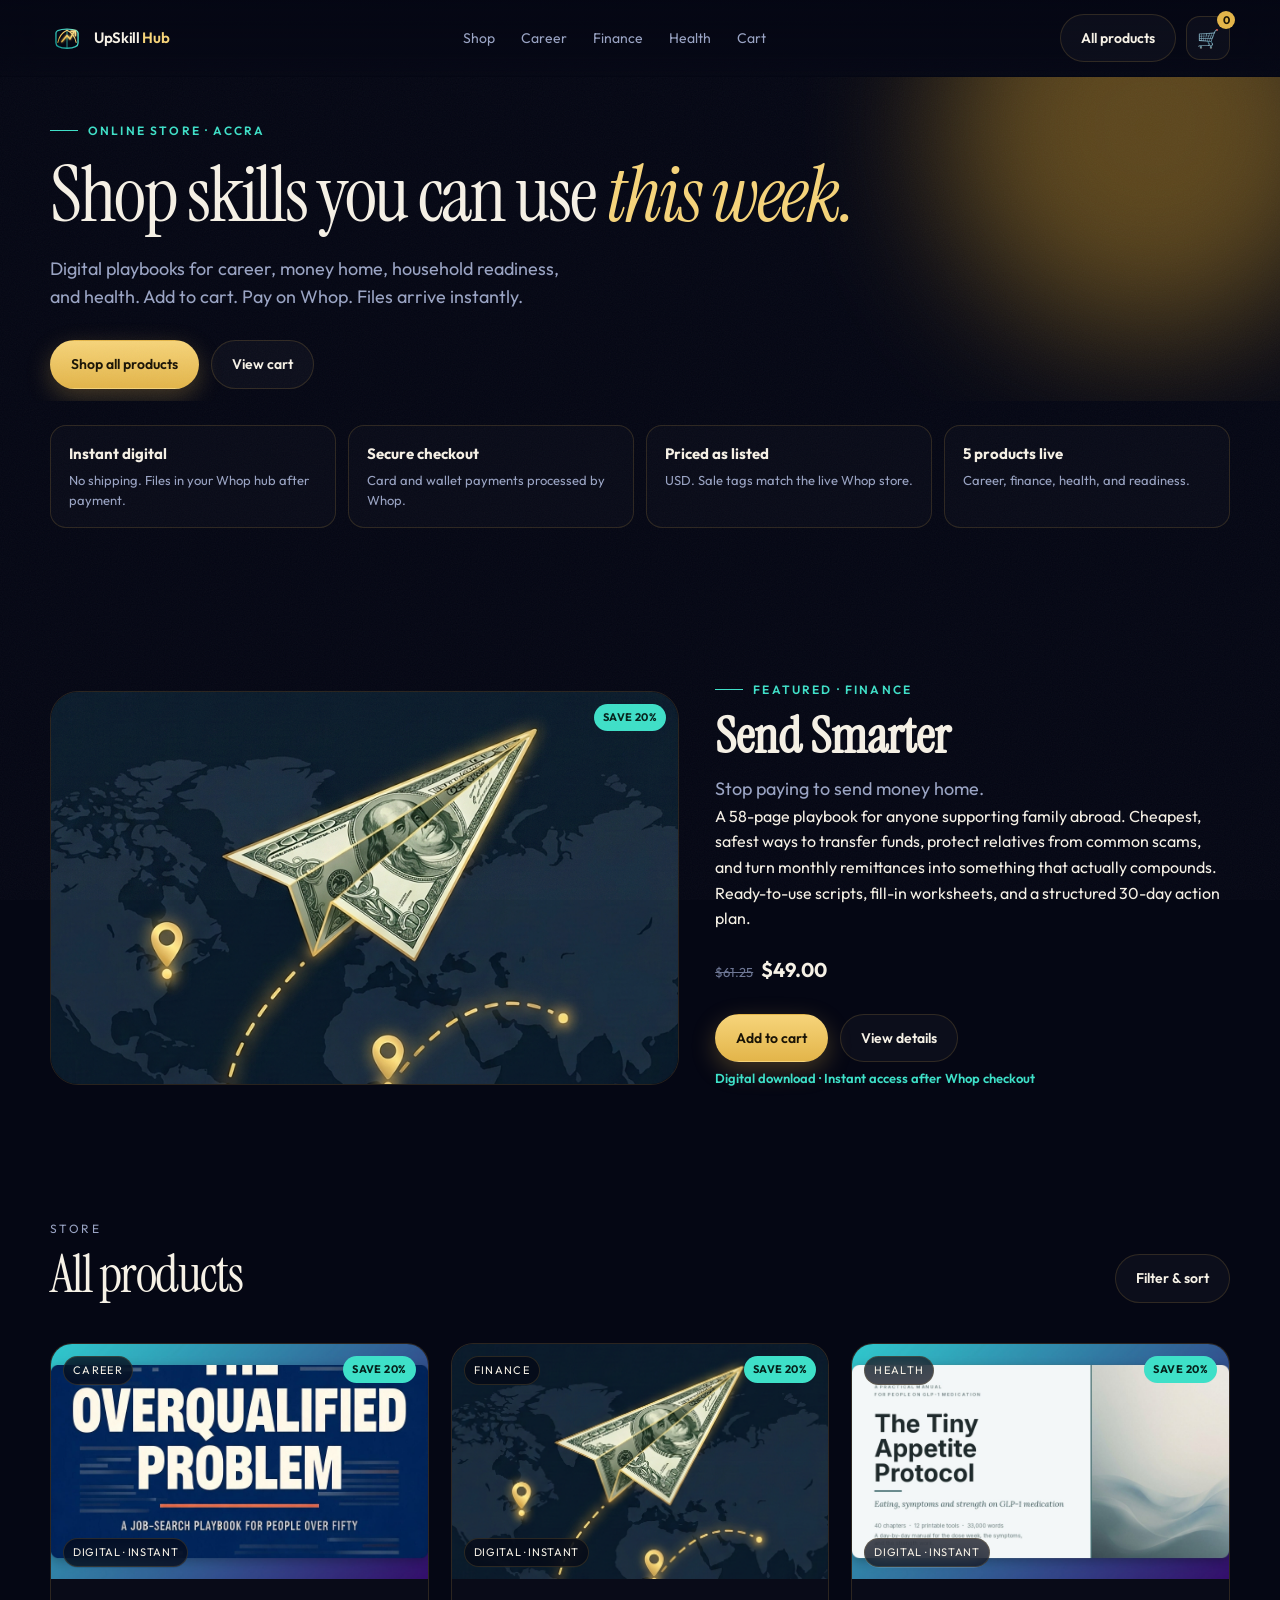
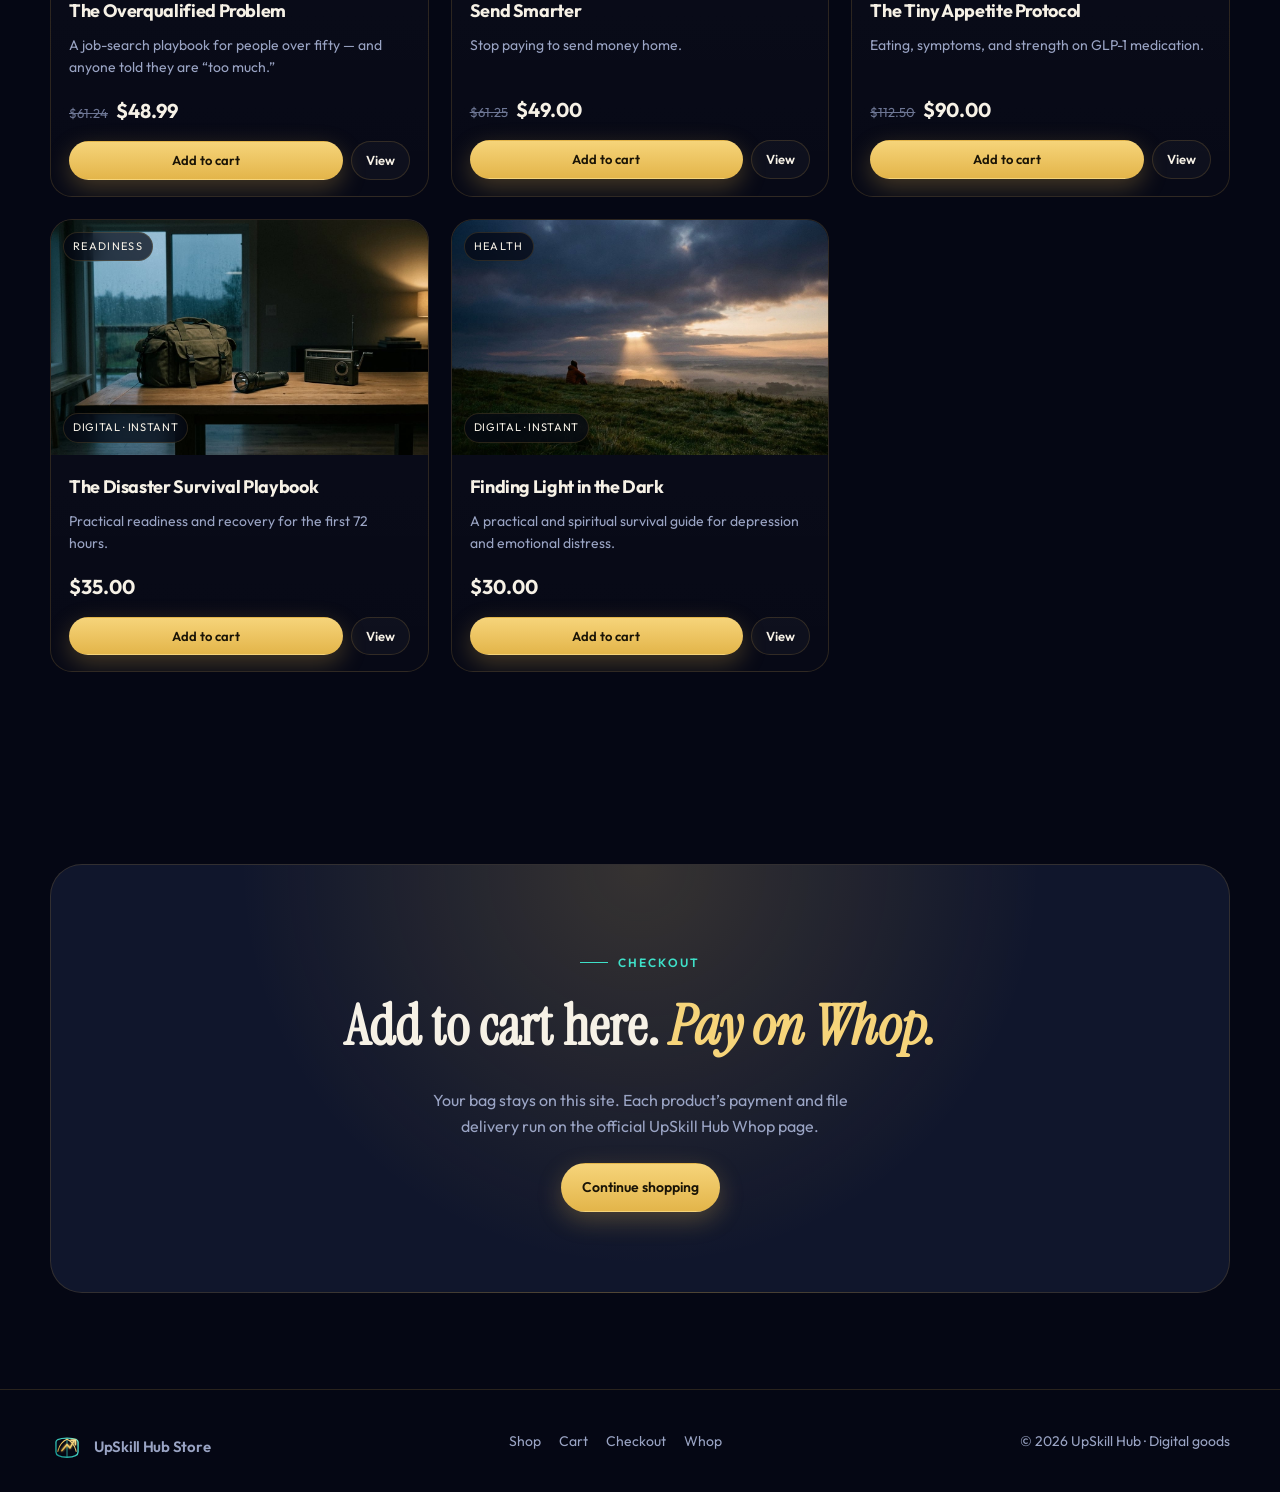
==== index.html @ 384631f9 "Add UpSkill Hub storefront" ====
<!DOCTYPE html>
<html lang="en">
  <head>
    <meta charset="UTF-8" />
    <meta name="viewport" content="width=device-width, initial-scale=1" />
    <title>UpSkill Hub — Shop playbooks</title>
    <meta name="description" content="Shop career playbooks, remittance guides, disaster readiness, and health manuals. Digital products with instant access on Whop." />
    <link rel="icon" href="assets/logo.svg" type="image/svg+xml" />
    <link rel="preconnect" href="https://fonts.googleapis.com" />
    <link rel="preconnect" href="https://fonts.gstatic.com" crossorigin />
    <link href="https://fonts.googleapis.com/css2?family=Instrument+Serif:ital@0;1&family=Outfit:wght@300;400;500;600;700&display=swap" rel="stylesheet" />
    <link rel="stylesheet" href="css/style.css" />
    <link rel="stylesheet" href="css/store.css" />
  </head>
  <body>
    <div class="grain"></div>
    <header class="nav">
      <div class="nav-inner">
        <a class="brand" href="index.html">
          <img src="assets/logo.svg" alt="" />
          <span>UpSkill <em>Hub</em></span>
        </a>
        <ul class="nav-links">
          <li><a href="shop.html">Shop</a></li>
          <li><a href="shop.html?tag=Career">Career</a></li>
          <li><a href="shop.html?tag=Finance">Finance</a></li>
          <li><a href="shop.html?tag=Health">Health</a></li>
          <li><a href="cart.html">Cart</a></li>
        </ul>
        <div class="nav-cta">
          <a class="btn btn-ghost" href="shop.html">All products</a>
          <button class="cart-btn" type="button" data-cart-open aria-label="Open cart">
            🛒 <span class="cart-count" data-cart-count hidden>0</span>
          </button>
          <button class="menu-btn" aria-label="Open menu">☰</button>
        </div>
      </div>
      <div class="mobile-panel wrap">
        <a href="shop.html">Shop</a>
        <a href="cart.html">Cart</a>
        <a href="checkout.html">Checkout</a>
        <a href="sell.html">Sell on the hub</a>
      </div>
    </header>

    <main>
      <section class="hero hero-store">
        <div class="orb orb-gold"></div>
        <div class="wrap">
          <p class="kicker">Online store · Accra</p>
          <h1>Shop skills you can use <em>this week.</em></h1>
          <p class="lede">
            Digital playbooks for career, money home, household readiness, and health. Add to cart. Pay on Whop. Files arrive instantly.
          </p>
          <div class="hero-actions">
            <a class="btn btn-gold" href="shop.html">Shop all products</a>
            <button class="btn btn-ghost" type="button" data-cart-open>View cart</button>
          </div>
        </div>
      </section>

      <section style="padding-top: 24px">
        <div class="wrap">
          <div class="trust">
            <article>
              <h3>Instant digital</h3>
              <p>No shipping. Files in your Whop hub after payment.</p>
            </article>
            <article>
              <h3>Secure checkout</h3>
              <p>Card and wallet payments processed by Whop.</p>
            </article>
            <article>
              <h3>Priced as listed</h3>
              <p>USD. Sale tags match the live Whop store.</p>
            </article>
            <article>
              <h3>5 products live</h3>
              <p>Career, finance, health, and readiness.</p>
            </article>
          </div>
        </div>
      </section>

      <section style="padding-top: 48px">
        <div class="wrap">
          <div class="featured" data-featured></div>
        </div>
      </section>

      <section id="products" style="padding-top: 20px">
        <div class="wrap">
          <div class="section-head">
            <div>
              <p class="num">Store</p>
              <h2>All products</h2>
            </div>
            <a class="btn btn-ghost" href="shop.html">Filter &amp; sort</a>
          </div>
          <div class="product-grid" data-product-grid></div>
        </div>
      </section>

      <section>
        <div class="wrap">
          <div class="cta-band">
            <p class="kicker" style="justify-content: center">Checkout</p>
            <h2>Add to cart here. <em style="color: var(--gold-2)">Pay on Whop.</em></h2>
            <p class="sub" style="margin: 0 auto 24px">
              Your bag stays on this site. Each product’s payment and file delivery run on the official UpSkill Hub Whop page.
            </p>
            <a class="btn btn-gold" href="shop.html">Continue shopping</a>
          </div>
        </div>
      </section>
    </main>

    <footer>
      <div class="wrap foot">
        <a class="brand" href="index.html"><img src="assets/logo.svg" alt="" /><span>UpSkill Hub Store</span></a>
        <div class="foot-links">
          <a href="shop.html">Shop</a>
          <a href="cart.html">Cart</a>
          <a href="checkout.html">Checkout</a>
          <a href="https://whop.com/upskill-hub/" target="_blank" rel="noopener">Whop</a>
        </div>
        <p>© <span data-year></span> UpSkill Hub · Digital goods</p>
      </div>
    </footer>
    <script src="js/products.js"></script>
    <script src="js/store.js"></script>
    <script src="js/app.js"></script>
  </body>
</html>
---- css/style.css ----
:root {
  --bg: #050714;
  --bg-2: #090c1c;
  --bg-3: #10162c;
  --bg-4: #171e38;
  --ink: #f6f1e6;
  --muted: #9aa4c4;
  --faint: #6d7694;
  --gold: #e3b54a;
  --gold-2: #f6d47a;
  --gold-3: #8a6a22;
  --teal: #3ee0c8;
  --teal-2: #149a92;
  --line: rgba(227, 181, 74, 0.16);
  --line-2: rgba(62, 224, 200, 0.14);
  --glass: rgba(10, 14, 32, 0.72);
  --shadow: 0 30px 80px rgba(0, 0, 0, 0.45);
  --radius: 22px;
  --font: "Outfit", "Segoe UI", sans-serif;
  --serif: "Instrument Serif", Georgia, serif;
  --max: 1180px;
}

*,
*::before,
*::after {
  box-sizing: border-box;
  margin: 0;
  padding: 0;
}

html {
  scroll-behavior: smooth;
}

html,
body {
  background: var(--bg);
  color: var(--ink);
  font-family: var(--font);
  font-size: 16px;
  line-height: 1.6;
  min-height: 100%;
}

body {
  overflow-x: hidden;
}

img {
  max-width: 100%;
  display: block;
}

a {
  color: inherit;
  text-decoration: none;
}

button,
input,
textarea {
  font-family: inherit;
}

.grain {
  pointer-events: none;
  position: fixed;
  inset: 0;
  z-index: 1;
  opacity: 0.045;
  background-image: url("data:image/svg+xml,%3Csvg xmlns='http://www.w3.org/2000/svg' width='180' height='180'%3E%3Cfilter id='n'%3E%3CfeTurbulence type='fractalNoise' baseFrequency='.85' numOctaves='4' stitchTiles='stitch'/%3E%3C/filter%3E%3Crect width='180' height='180' filter='url(%23n)' opacity='.9'/%3E%3C/svg%3E");
}

.orb {
  pointer-events: none;
  position: absolute;
  border-radius: 50%;
  filter: blur(70px);
  opacity: 0.45;
}

.orb-gold {
  background: #c9962a;
  width: 420px;
  height: 420px;
}

.orb-teal {
  background: #1aa89a;
  width: 380px;
  height: 380px;
}

.wrap {
  width: min(var(--max), calc(100% - 40px));
  margin-inline: auto;
}

.nav {
  position: sticky;
  top: 0;
  z-index: 50;
  backdrop-filter: blur(18px);
  background: linear-gradient(180deg, rgba(5, 7, 20, 0.92), rgba(5, 7, 20, 0.62) 70%, transparent);
  border-bottom: 1px solid transparent;
  transition: border-color 0.3s, background 0.3s;
}

.nav.scrolled {
  border-bottom-color: var(--line);
  background: rgba(5, 7, 20, 0.86);
}

.nav-inner {
  width: min(var(--max), calc(100% - 40px));
  margin: 0 auto;
  display: flex;
  align-items: center;
  justify-content: space-between;
  gap: 24px;
  padding: 14px 0;
}

.brand {
  display: flex;
  align-items: center;
  gap: 10px;
  font-weight: 600;
  letter-spacing: -0.02em;
}

.brand img,
.brand svg {
  width: 34px;
  height: 34px;
}

.brand span {
  font-size: 15px;
}

.brand em {
  font-style: normal;
  color: var(--gold-2);
}

.nav-links {
  display: flex;
  align-items: center;
  gap: 26px;
  list-style: none;
  font-size: 14px;
  color: var(--muted);
}

.nav-links a:hover {
  color: var(--ink);
}

.nav-cta {
  display: flex;
  gap: 10px;
  align-items: center;
}

.menu-btn {
  display: none;
  background: transparent;
  border: 1px solid var(--line);
  color: var(--ink);
  width: 42px;
  height: 42px;
  border-radius: 12px;
  cursor: pointer;
}

.btn {
  display: inline-flex;
  align-items: center;
  justify-content: center;
  gap: 8px;
  border-radius: 999px;
  padding: 12px 20px;
  font-size: 14px;
  font-weight: 600;
  border: 1px solid transparent;
  cursor: pointer;
  transition: transform 0.2s, box-shadow 0.2s, background 0.2s, border-color 0.2s;
  white-space: nowrap;
}

.btn:hover {
  transform: translateY(-1px);
}

.btn-gold {
  background: linear-gradient(180deg, var(--gold-2), var(--gold));
  color: #1a1406;
  box-shadow: 0 8px 24px rgba(227, 181, 74, 0.28);
}

.btn-gold:hover {
  box-shadow: 0 12px 30px rgba(227, 181, 74, 0.4);
}

.btn-ghost {
  border-color: var(--line);
  color: var(--ink);
  background: rgba(255, 255, 255, 0.03);
}

.btn-ghost:hover {
  border-color: var(--gold);
}

.btn-teal {
  background: linear-gradient(180deg, #6ff0dc, var(--teal));
  color: #04221e;
}

.btn-sm {
  padding: 8px 14px;
  font-size: 13px;
}

.hero {
  position: relative;
  padding: 72px 0 40px;
  overflow: hidden;
}

.hero .orb-gold {
  top: -160px;
  right: -80px;
}

.hero .orb-teal {
  bottom: -180px;
  left: -120px;
  opacity: 0.28;
}

.kicker {
  display: inline-flex;
  align-items: center;
  gap: 10px;
  font-size: 12px;
  letter-spacing: 0.18em;
  text-transform: uppercase;
  color: var(--teal);
  font-weight: 600;
}

.kicker::before {
  content: "";
  width: 28px;
  height: 1px;
  background: var(--teal);
}

.hero-grid {
  display: grid;
  grid-template-columns: 1.15fr 0.85fr;
  gap: 56px;
  align-items: center;
}

.hero h1 {
  font-family: var(--serif);
  font-size: clamp(42px, 6.4vw, 78px);
  line-height: 0.95;
  letter-spacing: -0.03em;
  margin: 18px 0 22px;
  font-weight: 400;
}

.hero h1 em {
  font-style: italic;
  color: var(--gold-2);
}

.lede {
  color: var(--muted);
  font-size: 18px;
  max-width: 540px;
}

.hero-actions {
  display: flex;
  flex-wrap: wrap;
  gap: 12px;
  margin-top: 28px;
}

.hero-meta {
  display: flex;
  gap: 28px;
  margin-top: 36px;
  padding-top: 24px;
  border-top: 1px solid var(--line);
}

.hero-meta strong {
  display: block;
  font-size: 22px;
  letter-spacing: -0.03em;
}

.hero-meta span {
  color: var(--faint);
  font-size: 13px;
}

.hero-visual {
  position: relative;
}

.logo-stage {
  position: relative;
  aspect-ratio: 1 / 1.05;
  border-radius: 32px;
  overflow: hidden;
  background:
    radial-gradient(circle at 50% 42%, rgba(62, 224, 200, 0.18), transparent 42%),
    radial-gradient(circle at 50% 70%, rgba(227, 181, 74, 0.12), transparent 50%),
    linear-gradient(180deg, #0b1230, #050714);
  border: 1px solid var(--line);
  box-shadow: var(--shadow);
  display: grid;
  place-items: center;
}

.logo-stage img.mark {
  width: 42%;
  filter: drop-shadow(0 0 28px rgba(62, 224, 200, 0.45));
  animation: float 6s ease-in-out infinite;
}

.logo-stage .ring {
  position: absolute;
  inset: 18%;
  border: 1px dashed rgba(227, 181, 74, 0.22);
  border-radius: 50%;
  animation: spin 40s linear infinite;
}

.float-card {
  position: absolute;
  background: var(--glass);
  border: 1px solid var(--line);
  backdrop-filter: blur(16px);
  border-radius: 16px;
  padding: 12px 14px;
  display: flex;
  gap: 10px;
  align-items: center;
  box-shadow: var(--shadow);
  font-size: 13px;
  width: min(230px, 70%);
}

.float-card img {
  width: 42px;
  height: 42px;
  object-fit: cover;
  border-radius: 10px;
}

.float-card strong {
  display: block;
  font-size: 13px;
}

.float-card span {
  color: var(--faint);
  font-size: 12px;
}

.fc-1 {
  left: -28px;
  bottom: 54px;
  animation: float 5.5s ease-in-out infinite;
}

.fc-2 {
  right: -18px;
  top: 48px;
  animation: float 6.5s 0.4s ease-in-out infinite;
}

@keyframes float {
  0%,
  100% {
    transform: translateY(0);
  }
  50% {
    transform: translateY(-10px);
  }
}

@keyframes spin {
  to {
    transform: rotate(360deg);
  }
}

.marquee {
  border-block: 1px solid var(--line);
  background: rgba(255, 255, 255, 0.015);
  overflow: hidden;
  margin-top: 56px;
}

.marquee-track {
  display: flex;
  gap: 48px;
  padding: 16px 0;
  width: max-content;
  animation: marquee 28s linear infinite;
  color: var(--muted);
  font-size: 13px;
  letter-spacing: 0.16em;
  text-transform: uppercase;
}

.marquee-track span::before {
  content: "◆";
  color: var(--gold);
  margin-right: 48px;
  font-size: 9px;
}

@keyframes marquee {
  to {
    transform: translateX(-50%);
  }
}

section {
  padding: 96px 0;
  position: relative;
}

.section-head {
  display: flex;
  justify-content: space-between;
  align-items: end;
  gap: 24px;
  margin-bottom: 40px;
}

.section-head h2,
.display {
  font-family: var(--serif);
  font-size: clamp(32px, 4.4vw, 52px);
  line-height: 1.05;
  letter-spacing: -0.03em;
  font-weight: 400;
}

.section-head p,
.sub {
  color: var(--muted);
  max-width: 420px;
}

.num {
  font-size: 12px;
  letter-spacing: 0.2em;
  color: var(--gold);
  text-transform: uppercase;
  margin-bottom: 10px;
}

.grid-3 {
  display: grid;
  grid-template-columns: repeat(3, 1fr);
  gap: 18px;
}

.grid-2 {
  display: grid;
  grid-template-columns: 1fr 1fr;
  gap: 22px;
}

.product-grid {
  display: grid;
  grid-template-columns: repeat(3, 1fr);
  gap: 22px;
}

.product-card {
  background: linear-gradient(180deg, rgba(255, 255, 255, 0.03), rgba(255, 255, 255, 0.01));
  border: 1px solid var(--line);
  border-radius: 22px;
  overflow: hidden;
  transition: transform 0.25s, border-color 0.25s, box-shadow 0.25s;
}

.product-card:hover {
  transform: translateY(-6px);
  border-color: rgba(227, 181, 74, 0.45);
  box-shadow: 0 24px 50px rgba(0, 0, 0, 0.35);
}

.card-media {
  position: relative;
  display: block;
  aspect-ratio: 16 / 10;
  overflow: hidden;
  background: #0a0e20;
}

.card-media img {
  width: 100%;
  height: 100%;
  object-fit: cover;
  transition: transform 0.6s;
}

.product-card:hover .card-media img {
  transform: scale(1.06);
}

.chip,
.badge-save {
  position: absolute;
  top: 12px;
  left: 12px;
  font-size: 11px;
  letter-spacing: 0.12em;
  text-transform: uppercase;
  background: rgba(5, 7, 20, 0.72);
  border: 1px solid var(--line);
  padding: 5px 9px;
  border-radius: 999px;
  backdrop-filter: blur(10px);
}

.badge-save {
  left: auto;
  right: 12px;
  color: #05221c;
  background: var(--teal);
  border: none;
  font-weight: 700;
  letter-spacing: 0.04em;
}

.card-body {
  padding: 18px 18px 16px;
}

.card-body h3 {
  font-size: 18px;
  letter-spacing: -0.02em;
  margin-bottom: 8px;
}

.card-body p {
  color: var(--muted);
  font-size: 14px;
  min-height: 44px;
}

.card-foot {
  display: flex;
  justify-content: space-between;
  align-items: center;
  margin-top: 16px;
  gap: 10px;
}

.price {
  display: flex;
  align-items: baseline;
  gap: 8px;
}

.price strong {
  font-size: 20px;
}

.price-old {
  color: var(--faint);
  text-decoration: line-through;
  font-size: 13px;
}

.principle {
  display: grid;
  grid-template-columns: 0.9fr 1.1fr;
  gap: 48px;
  align-items: center;
}

.quote-block {
  background:
    radial-gradient(circle at 0 0, rgba(227, 181, 74, 0.12), transparent 50%),
    var(--bg-3);
  border: 1px solid var(--line);
  border-radius: 28px;
  padding: 36px;
}

.quote-block blockquote {
  font-family: var(--serif);
  font-size: clamp(26px, 3.2vw, 38px);
  line-height: 1.2;
  letter-spacing: -0.02em;
}

.quote-block footer {
  margin-top: 22px;
  display: flex;
  align-items: center;
  gap: 12px;
  color: var(--muted);
  font-size: 14px;
}

.quote-block img {
  width: 42px;
  height: 42px;
  border-radius: 50%;
  object-fit: cover;
}

.rules {
  display: grid;
  gap: 12px;
}

.rule {
  display: grid;
  grid-template-columns: 56px 1fr;
  gap: 14px;
  padding: 18px;
  border: 1px solid var(--line);
  border-radius: 18px;
  background: rgba(255, 255, 255, 0.02);
}

.rule b {
  font-family: var(--serif);
  font-size: 28px;
  color: var(--gold);
  line-height: 1;
}

.rule h3 {
  font-size: 16px;
  margin-bottom: 4px;
}

.rule p {
  color: var(--muted);
  font-size: 14px;
}

.steps {
  display: grid;
  grid-template-columns: repeat(4, 1fr);
  gap: 16px;
}

.step {
  padding: 24px 20px;
  border-radius: 20px;
  border: 1px solid var(--line);
  background: linear-gradient(180deg, rgba(62, 224, 200, 0.05), transparent 50%);
  min-height: 210px;
}

.step i {
  display: grid;
  place-items: center;
  width: 38px;
  height: 38px;
  border-radius: 12px;
  background: rgba(227, 181, 74, 0.12);
  color: var(--gold-2);
  font-style: normal;
  font-weight: 700;
  margin-bottom: 18px;
}

.step h3 {
  margin-bottom: 8px;
  font-size: 17px;
}

.step p {
  color: var(--muted);
  font-size: 14px;
}

.split-sell {
  display: grid;
  grid-template-columns: 1.1fr 0.9fr;
  gap: 28px;
  background:
    radial-gradient(circle at 100% 0, rgba(62, 224, 200, 0.14), transparent 40%),
    linear-gradient(180deg, #10162e, #090d1c);
  border: 1px solid var(--line);
  border-radius: 32px;
  padding: 40px;
  overflow: hidden;
}

.split-sell h2 {
  font-family: var(--serif);
  font-size: clamp(32px, 4vw, 48px);
  line-height: 1.05;
  margin: 10px 0 16px;
}

.price-pill {
  display: inline-flex;
  align-items: baseline;
  gap: 8px;
  background: rgba(227, 181, 74, 0.1);
  border: 1px solid var(--line);
  padding: 10px 16px;
  border-radius: 999px;
  margin: 18px 0 22px;
}

.price-pill strong {
  font-size: 28px;
  color: var(--gold-2);
}

.checklist {
  list-style: none;
  display: grid;
  gap: 10px;
  color: var(--muted);
}

.checklist li {
  display: flex;
  gap: 10px;
}

.checklist li::before {
  content: "✓";
  color: var(--teal);
  font-weight: 700;
}

.faq {
  display: grid;
  gap: 10px;
  max-width: 820px;
  margin: 0 auto;
}

details {
  border: 1px solid var(--line);
  border-radius: 16px;
  padding: 16px 20px;
  background: rgba(255, 255, 255, 0.02);
}

details summary {
  cursor: pointer;
  list-style: none;
  display: flex;
  justify-content: space-between;
  gap: 16px;
  font-weight: 600;
}

details summary::-webkit-details-marker {
  display: none;
}

details summary::after {
  content: "+";
  color: var(--gold);
  font-size: 22px;
  line-height: 1;
}

details[open] summary::after {
  content: "–";
}

details p {
  color: var(--muted);
  margin-top: 10px;
  font-size: 15px;
}

.cta-band {
  text-align: center;
  padding: 80px 24px;
  border-radius: 32px;
  background:
    radial-gradient(circle at 50% 0, rgba(227, 181, 74, 0.18), transparent 55%),
    var(--bg-3);
  border: 1px solid var(--line);
}

.cta-band h2 {
  font-family: var(--serif);
  font-size: clamp(32px, 5vw, 56px);
  margin: 10px 0 16px;
}

footer {
  border-top: 1px solid var(--line);
  padding: 40px 0 28px;
  color: var(--muted);
  font-size: 14px;
}

.foot {
  display: flex;
  justify-content: space-between;
  gap: 24px;
  flex-wrap: wrap;
}

.foot a:hover {
  color: var(--ink);
}

.foot-links {
  display: flex;
  gap: 18px;
  flex-wrap: wrap;
}

.product-hero {
  display: grid;
  grid-template-columns: 1.05fr 0.95fr;
  gap: 40px;
  align-items: start;
  padding-top: 36px;
}

.product-shot {
  border-radius: 24px;
  overflow: hidden;
  border: 1px solid var(--line);
  background: #0a0e20;
}

.product-shot img {
  width: 100%;
  height: 100%;
  object-fit: cover;
  aspect-ratio: 16 / 10;
}

.crumbs {
  color: var(--faint);
  font-size: 13px;
  margin-bottom: 14px;
}

.crumbs a:hover {
  color: var(--ink);
}

.product-copy h1 {
  font-family: var(--serif);
  font-size: clamp(32px, 4.4vw, 52px);
  line-height: 1.05;
  margin: 8px 0 12px;
}

.product-copy .tagline {
  color: var(--muted);
  font-size: 18px;
  margin-bottom: 18px;
}

.buy-box {
  display: flex;
  flex-wrap: wrap;
  align-items: center;
  gap: 14px;
  margin: 22px 0 18px;
}

.specs {
  display: grid;
  gap: 12px;
  margin: 28px 0;
}

.spec {
  border-left: 2px solid var(--gold);
  padding-left: 14px;
}

.spec small {
  color: var(--gold);
  letter-spacing: 0.14em;
  text-transform: uppercase;
  font-size: 11px;
}

.caution {
  margin-top: 18px;
  padding: 14px 16px;
  border-radius: 14px;
  border: 1px solid rgba(62, 224, 200, 0.3);
  background: rgba(62, 224, 200, 0.08);
  color: var(--ink);
  font-size: 14px;
}

.includes {
  list-style: none;
  display: grid;
  gap: 10px;
  margin-top: 10px;
}

.includes li {
  display: flex;
  gap: 10px;
  color: var(--muted);
}

.includes li::before {
  content: "→";
  color: var(--gold);
}

.filters {
  display: flex;
  flex-wrap: wrap;
  gap: 8px;
  margin-bottom: 28px;
}

.filter {
  border: 1px solid var(--line);
  background: transparent;
  color: var(--muted);
  border-radius: 999px;
  padding: 8px 14px;
  cursor: pointer;
  font-size: 13px;
}

.filter.active,
.filter:hover {
  color: #1a1406;
  background: var(--gold);
  border-color: var(--gold);
}

.page-hero {
  padding: 48px 0 10px;
}

.page-hero h1 {
  font-family: var(--serif);
  font-size: clamp(40px, 6vw, 68px);
  line-height: 0.95;
}

.founder {
  display: grid;
  grid-template-columns: 280px 1fr;
  gap: 36px;
  align-items: center;
}

.founder img {
  width: 100%;
  height: 340px;
  object-fit: cover;
  border-radius: 24px;
  border: 1px solid var(--line);
}

.mobile-panel {
  display: none;
}

.reveal {
  opacity: 0;
  transform: translateY(18px);
  animation: rise 0.7s ease forwards;
}

@keyframes rise {
  to {
    opacity: 1;
    transform: none;
  }
}

@media (max-width: 980px) {
  .hero-grid,
  .principle,
  .split-sell,
  .product-hero,
  .founder {
    grid-template-columns: 1fr;
  }

  .product-grid,
  .grid-3,
  .steps {
    grid-template-columns: 1fr 1fr;
  }

  .nav-links,
  .nav-cta .btn-ghost {
    display: none;
  }

  .menu-btn {
    display: grid;
    place-items: center;
  }

  .mobile-panel.open {
    display: flex;
    flex-direction: column;
    gap: 14px;
    padding: 8px 20px 20px;
  }

  .fc-1,
  .fc-2 {
    position: static;
    width: auto;
    margin-top: 14px;
  }

  .hero-visual {
    order: -1;
  }

  .logo-stage {
    aspect-ratio: 16 / 11;
    max-height: 360px;
  }
}

@media (max-width: 640px) {
  .product-grid,
  .grid-3,
  .steps,
  .grid-2 {
    grid-template-columns: 1fr;
  }

  .hero {
    padding-top: 36px;
  }

  .split-sell,
  .quote-block {
    padding: 24px;
  }

  section {
    padding: 72px 0;
  }
}
---- css/store.css ----
.chip-digital {
  top: auto;
  bottom: 12px;
  left: 12px;
  letter-spacing: 0.06em;
}

.card-actions {
  display: grid;
  grid-template-columns: 1fr auto;
  gap: 8px;
  margin-top: 14px;
}

.card-actions .btn {
  width: 100%;
}

.stock {
  color: var(--teal);
  font-size: 13px;
  font-weight: 600;
  margin: 6px 0 14px;
}

.icon-btn,
.cart-btn {
  position: relative;
  display: grid;
  place-items: center;
  width: 44px;
  height: 44px;
  border-radius: 14px;
  border: 1px solid var(--line);
  background: rgba(255, 255, 255, 0.03);
  color: var(--ink);
  cursor: pointer;
  font-size: 18px;
}

.cart-count {
  position: absolute;
  top: -6px;
  right: -6px;
  min-width: 18px;
  height: 18px;
  padding: 0 5px;
  border-radius: 999px;
  background: var(--gold);
  color: #1a1406;
  font-size: 11px;
  font-weight: 700;
  display: grid;
  place-items: center;
}

.search-field {
  display: flex;
  align-items: center;
  gap: 8px;
  background: rgba(255, 255, 255, 0.04);
  border: 1px solid var(--line);
  border-radius: 999px;
  padding: 8px 14px;
  min-width: 220px;
}

.search-field input,
.sort-field {
  background: transparent;
  border: 0;
  color: var(--ink);
  outline: none;
  width: 100%;
  font-size: 14px;
}

.sort-field {
  border: 1px solid var(--line);
  border-radius: 999px;
  padding: 8px 14px;
  min-width: 160px;
}

.shop-bar {
  display: flex;
  flex-wrap: wrap;
  justify-content: space-between;
  gap: 14px;
  align-items: center;
  margin-bottom: 22px;
}

.featured {
  display: grid;
  grid-template-columns: 1.1fr 0.9fr;
  gap: 36px;
  align-items: center;
}

.featured-shot {
  position: relative;
  border-radius: 28px;
  overflow: hidden;
  border: 1px solid var(--line);
}

.featured-shot img {
  width: 100%;
  aspect-ratio: 16 / 10;
  object-fit: cover;
}

.featured-copy h2 {
  font-family: var(--serif);
  font-size: clamp(32px, 4vw, 52px);
  line-height: 1.05;
  margin: 10px 0 12px;
}

.trust {
  display: grid;
  grid-template-columns: repeat(4, 1fr);
  gap: 12px;
}

.trust article {
  border: 1px solid var(--line);
  border-radius: 16px;
  padding: 16px 18px;
  background: rgba(255, 255, 255, 0.02);
}

.trust h3 {
  font-size: 15px;
  margin-bottom: 4px;
}

.trust p {
  color: var(--muted);
  font-size: 13px;
}

.cart-overlay {
  position: fixed;
  inset: 0;
  background: rgba(3, 5, 14, 0.62);
  opacity: 0;
  pointer-events: none;
  transition: opacity 0.25s;
  z-index: 90;
}

.cart-drawer {
  position: fixed;
  top: 0;
  right: 0;
  height: 100%;
  width: min(420px, 100%);
  background: #0b1022;
  border-left: 1px solid var(--line);
  z-index: 95;
  transform: translateX(110%);
  transition: transform 0.28s ease;
  display: flex;
  flex-direction: column;
}

body.cart-open {
  overflow: hidden;
}

body.cart-open .cart-overlay {
  opacity: 1;
  pointer-events: auto;
}

body.cart-open .cart-drawer {
  transform: none;
}

.cart-head,
.cart-foot {
  padding: 18px 18px;
  border-bottom: 1px solid var(--line);
  display: flex;
  justify-content: space-between;
  align-items: center;
}

.cart-foot {
  border-bottom: 0;
  border-top: 1px solid var(--line);
  display: grid;
  gap: 10px;
}

.cart-head h2 {
  font-family: var(--serif);
  font-size: 28px;
}

.cart-lines {
  flex: 1;
  overflow: auto;
  padding: 8px 18px 18px;
}

.cart-line {
  display: grid;
  grid-template-columns: 72px 1fr auto;
  gap: 12px;
  padding: 14px 0;
  border-bottom: 1px solid var(--line);
  align-items: start;
}

.cart-line img {
  width: 72px;
  height: 54px;
  object-fit: cover;
  border-radius: 10px;
}

.cart-line span,
.cart-note {
  color: var(--faint);
  font-size: 13px;
}

.cart-total,
.sum-row {
  display: flex;
  justify-content: space-between;
  align-items: center;
}

.btn-block {
  width: 100%;
}

.qty {
  display: flex;
  align-items: center;
  gap: 8px;
  margin-top: 8px;
}

.qty button {
  width: 28px;
  height: 28px;
  border-radius: 8px;
  border: 1px solid var(--line);
  background: transparent;
  color: var(--ink);
  cursor: pointer;
}

.qty em {
  font-style: normal;
  min-width: 12px;
  text-align: center;
}

.linkish {
  width: auto !important;
  border: 0 !important;
  color: var(--gold) !important;
  font-size: 12px;
}

.cart-empty,
.page-empty {
  text-align: center;
  padding: 48px 16px;
  display: grid;
  gap: 12px;
  justify-items: center;
}

.toast {
  position: fixed;
  bottom: 24px;
  left: 50%;
  transform: translateX(-50%) translateY(20px);
  background: var(--ink);
  color: #111;
  padding: 10px 16px;
  border-radius: 999px;
  font-weight: 600;
  font-size: 13px;
  opacity: 0;
  pointer-events: none;
  z-index: 120;
  transition: 0.25s;
}

.toast.show {
  opacity: 1;
  transform: translateX(-50%) translateY(0);
}

.cart-layout {
  display: grid;
  grid-template-columns: 1.4fr 0.8fr;
  gap: 28px;
  align-items: start;
}

.summary-card {
  border: 1px solid var(--line);
  border-radius: 20px;
  padding: 20px;
  background: var(--bg-3);
  position: sticky;
  top: 88px;
  display: grid;
  gap: 12px;
}

.sum-row.total {
  padding-top: 10px;
  border-top: 1px solid var(--line);
  font-size: 18px;
}

.check-item {
  display: grid;
  grid-template-columns: 88px 1fr auto;
  gap: 14px;
  align-items: center;
  padding: 14px 0;
  border-bottom: 1px solid var(--line);
}

.check-item img {
  width: 88px;
  height: 60px;
  object-fit: cover;
  border-radius: 10px;
}

.empty-search {
  color: var(--muted);
  grid-column: 1 / -1;
}

.hero-store {
  padding: 36px 0 12px;
}

@media (max-width: 980px) {
  .featured,
  .cart-layout,
  .trust {
    grid-template-columns: 1fr;
  }

  .search-field {
    display: none;
  }

  .check-item {
    grid-template-columns: 72px 1fr;
  }

  .check-item .btn {
    grid-column: 1 / -1;
  }
}
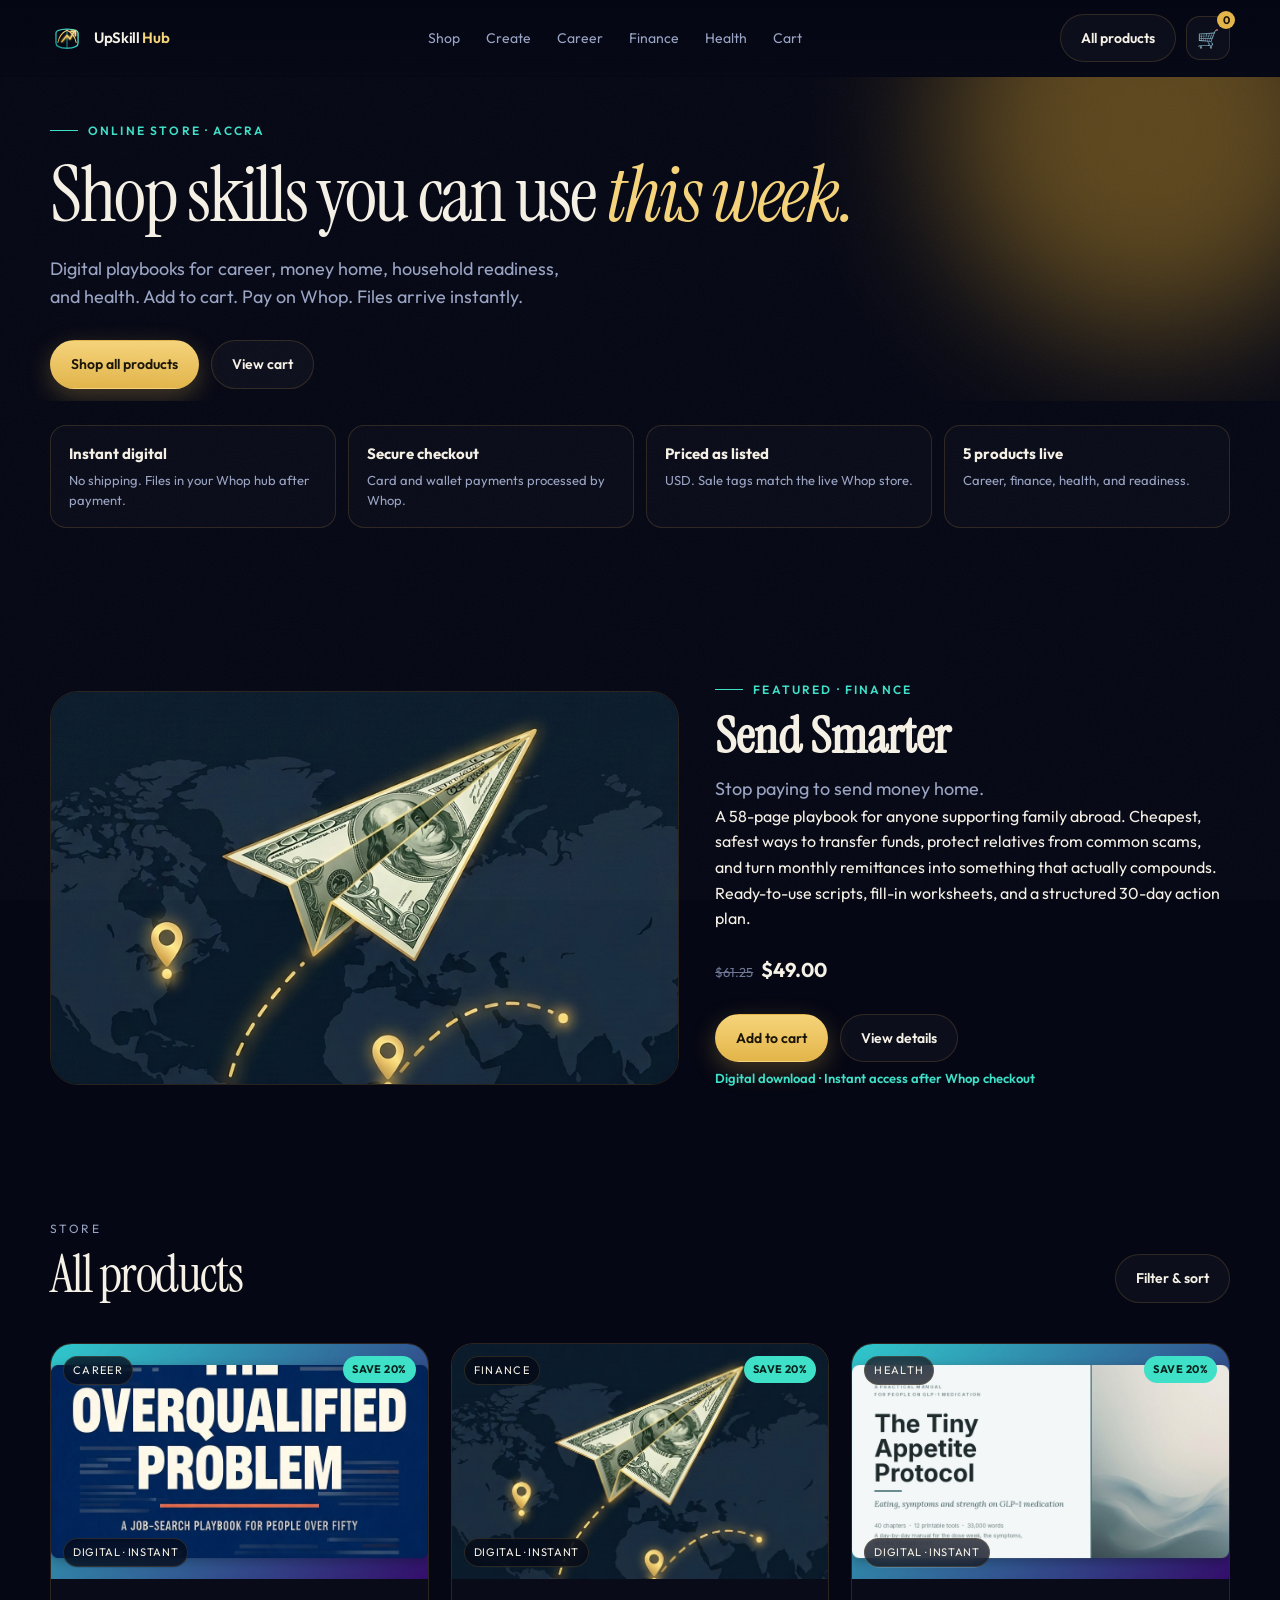
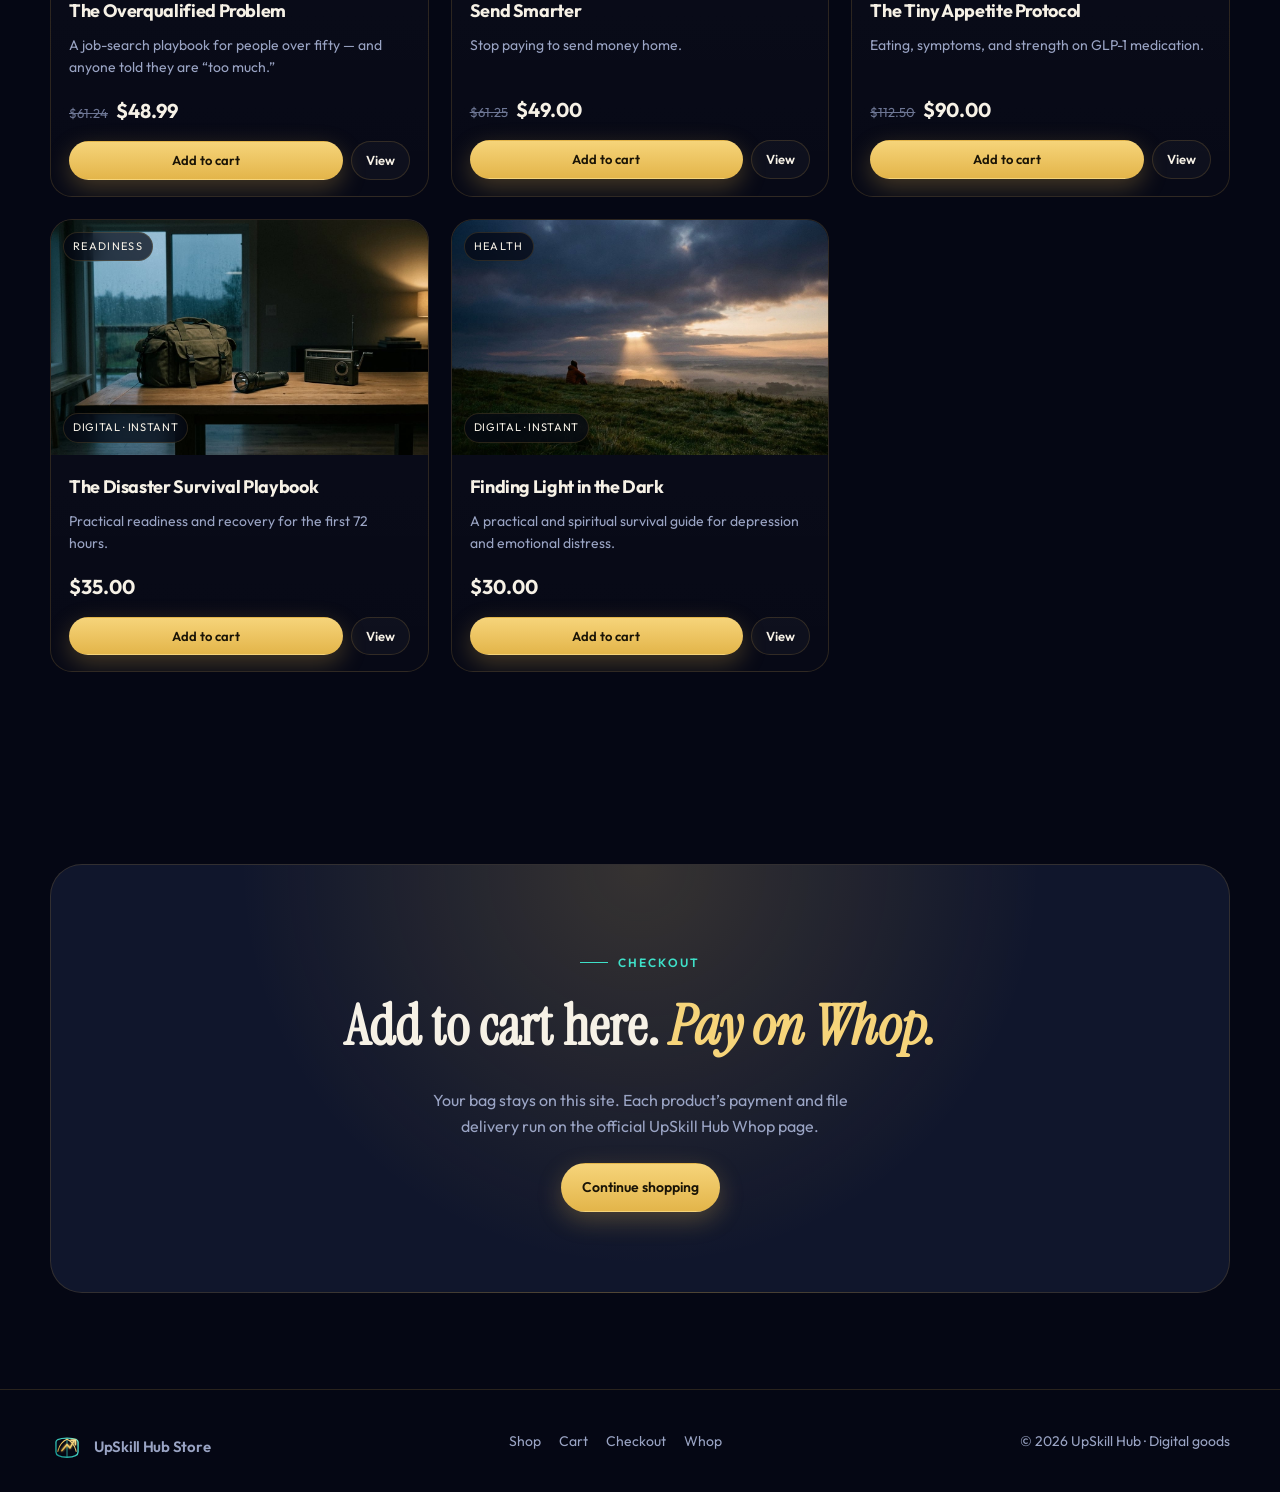
==== commit e588fb87: "Add ebook creator and Whop publish API" ====
--- a/index.html
+++ b/index.html
@@ -22,6 +22,7 @@
         </a>
         <ul class="nav-links">
           <li><a href="shop.html">Shop</a></li>
+          <li><a href="create.html">Create</a></li>
           <li><a href="shop.html?tag=Career">Career</a></li>
           <li><a href="shop.html?tag=Finance">Finance</a></li>
           <li><a href="shop.html?tag=Health">Health</a></li>
